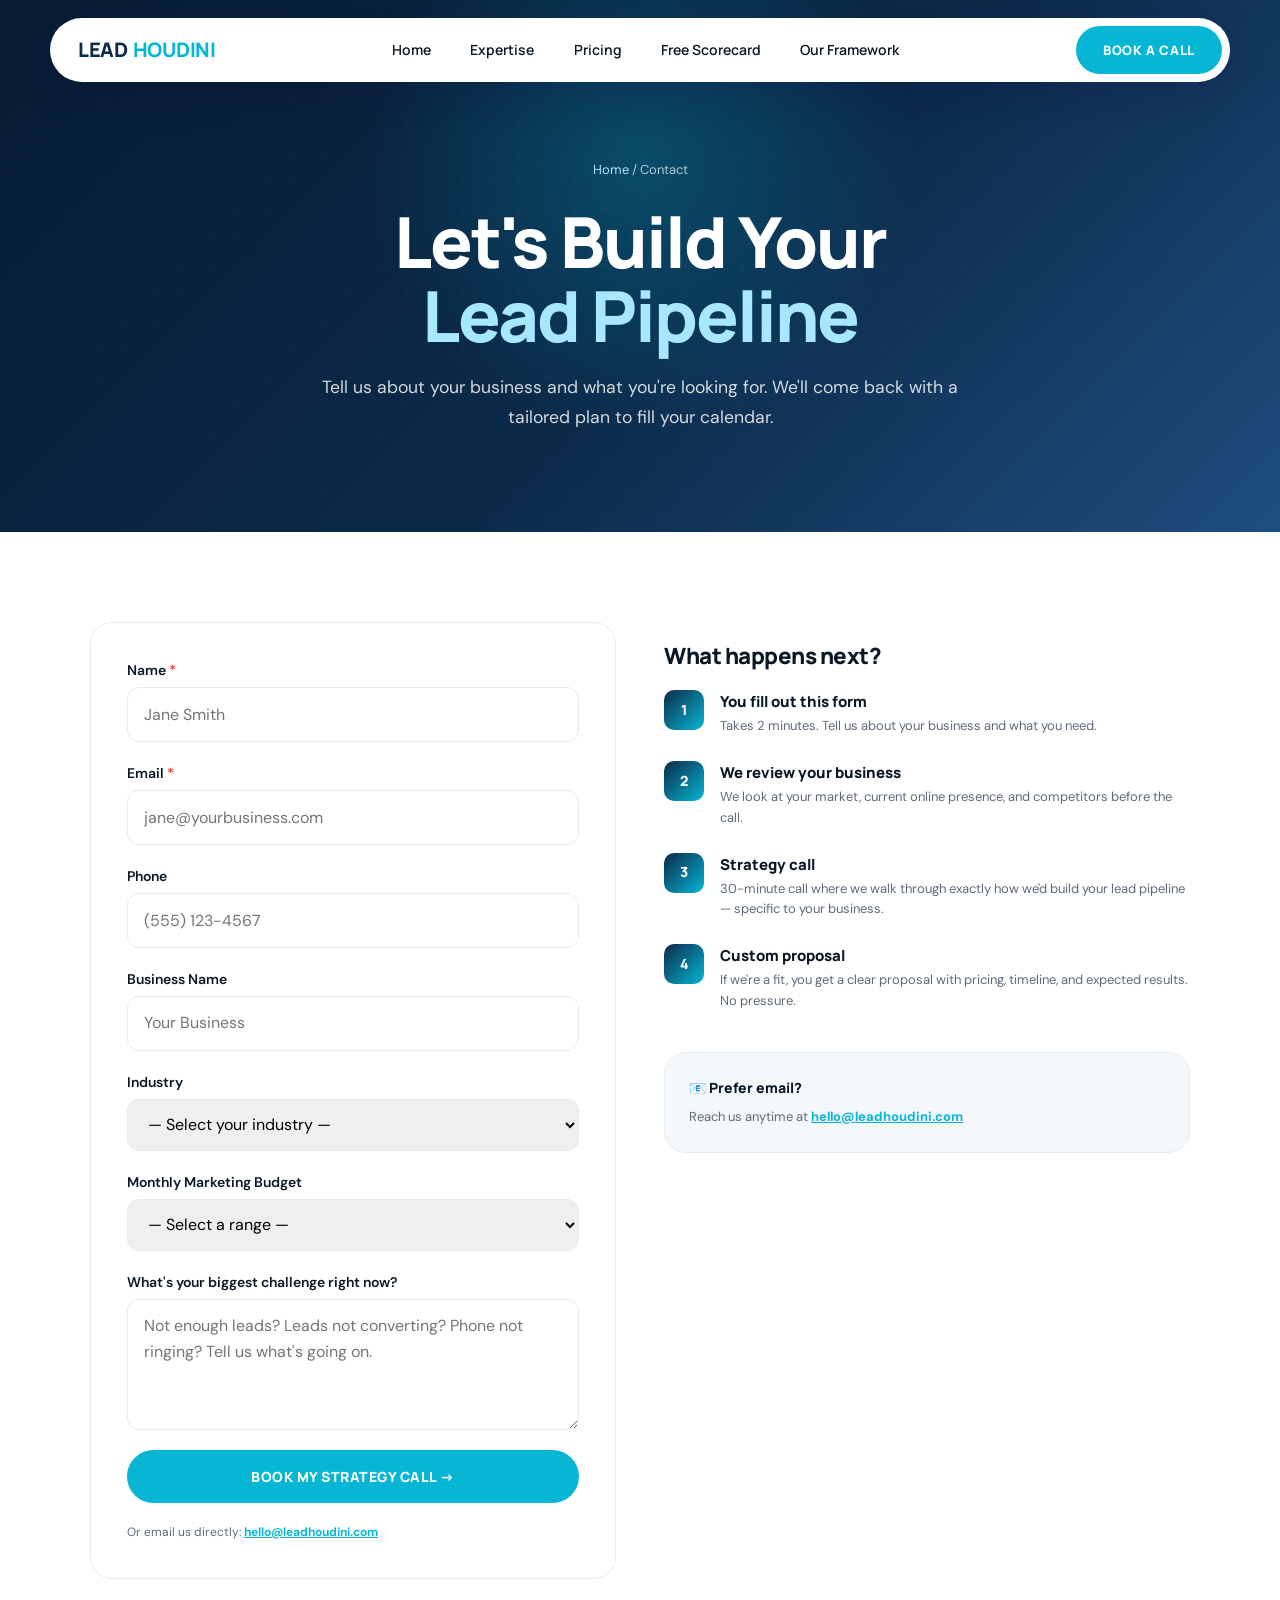
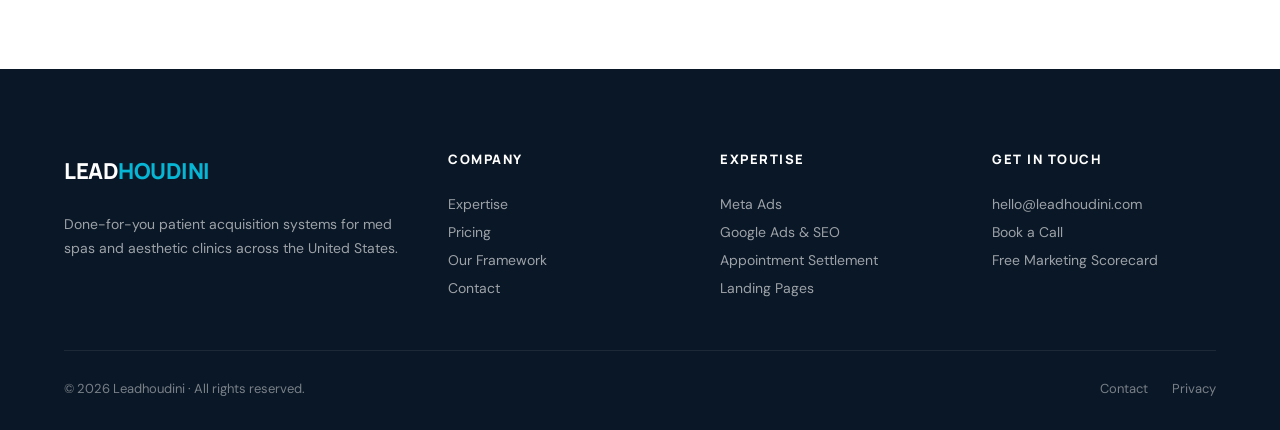
==== contact.html @ 7f7ff977 "Add files via upload" ====
<!doctype html>
<html lang="en">
<head>
<meta charset="utf-8">
<meta name="viewport" content="width=device-width,initial-scale=1">
<title>Book a Strategy Call | Leadhoudini</title>
<meta name="description" content="Tell us about your business. We'll come back with a custom lead generation plan.">
<link rel="preconnect" href="https://fonts.googleapis.com">
<link rel="preconnect" href="https://fonts.gstatic.com" crossorigin>
<link rel="stylesheet" href="https://fonts.googleapis.com/css2?family=Manrope:wght@400;500;600;700;800&family=DM+Sans:wght@300;400;500;600;700&display=swap">
<link rel="stylesheet" href="styles.css">
</head>
<body>

<nav class="main-nav">
  <div class="nav-inner">
    <a href="index.html" class="nav-logo">LEAD<span class="logo-accent">HOUDINI</span></a>
    <ul class="nav-links">
      <li><a href="index.html">Home</a></li>
      <li><a href="expertise.html">Expertise</a></li>
      <li><a href="pricing.html">Pricing</a></li>
      <li><a href="scorecard.html">Free Scorecard</a></li>
      <li><a href="framework.html">Our Framework</a></li>
    </ul>
    <a href="contact.html" class="nav-cta">Book a Call</a>
    <button class="nav-hamburger" aria-label="Menu"><span></span><span></span><span></span></button>
  </div>
</nav>
<div class="mobile-menu"><a href="index.html">Home</a><a href="expertise.html">Expertise</a><a href="pricing.html">Pricing</a><a href="scorecard.html">Free Scorecard</a><a href="framework.html">Our Framework</a><a href="contact.html" class="mob-cta">Book a Call</a></div>

<div class="page-body">

<div class="page-hero"><div class="page-hero-glow"></div><div class="page-hero-inner">
  <div class="page-breadcrumb"><a href="index.html">Home</a> / Contact</div>
  <h1 class="page-title fade-up">Let's Build Your<br><span class="accent">Lead Pipeline</span></h1>
  <p class="page-desc fade-up">Tell us about your business and what you're looking for. We'll come back with a tailored plan to fill your calendar.</p>
</div></div>

<section class="section">
  <div class="section-inner" style="display:grid;grid-template-columns:1fr 1fr;gap:3rem;max-width:1100px;align-items:start">

    <!-- Form -->
    <div>
      <form class="contact-form fade-up" novalidate>
        <div class="field-wrap">
          <label for="f-name">Name <span style="color:#e53e3e">*</span></label>
          <input id="f-name" name="name" type="text" placeholder="Jane Smith" required>
        </div>
        <div class="field-wrap">
          <label for="f-email">Email <span style="color:#e53e3e">*</span></label>
          <input id="f-email" name="email" type="email" placeholder="jane@yourbusiness.com" required>
        </div>
        <div class="field-wrap">
          <label for="f-phone">Phone</label>
          <input id="f-phone" name="phone" type="tel" placeholder="(555) 123-4567">
        </div>
        <div class="field-wrap">
          <label for="f-business">Business Name</label>
          <input id="f-business" name="business" type="text" placeholder="Your Business">
        </div>
        <div class="field-wrap">
          <label for="f-industry">Industry</label>
          <select id="f-industry" name="industry">
            <option value="">— Select your industry —</option>
            <option>Med Spa / Aesthetic Clinic</option>
            <option>Dermatology Clinic</option>
            <option>Dentist</option>
            <option>Chiropractor</option>
            <option>Primary Healthcare</option>
            <option>Other</option>
          </select>
        </div>
        <div class="field-wrap">
          <label for="f-budget">Monthly Marketing Budget</label>
          <select id="f-budget" name="budget">
            <option value="">— Select a range —</option>
            <option>Under $2,000</option>
            <option>$2,000 – $5,000</option>
            <option>$5,000 – $10,000</option>
            <option>$10,000+</option>
          </select>
        </div>
        <div class="field-wrap">
          <label for="f-msg">What's your biggest challenge right now?</label>
          <textarea id="f-msg" name="msg" rows="4" placeholder="Not enough leads? Leads not converting? Phone not ringing? Tell us what's going on."></textarea>
        </div>
        <button type="submit" class="btn-main" style="justify-self:start;width:100%;justify-content:center">Book My Strategy Call →</button>
        <div style="font-size:12px;color:var(--muted)">Or email us directly: <a href="mailto:hello@leadhoudini.com" style="color:var(--orange);font-weight:700">hello@leadhoudini.com</a></div>
      </form>
    </div>

    <!-- Info sidebar -->
    <div class="fade-up" style="padding-top:1rem">
      <h3 style="font-family:var(--font-head);font-size:1.4rem;font-weight:800;margin-bottom:1rem;letter-spacing:-.5px">What happens next?</h3>

      <div style="display:flex;flex-direction:column;gap:1.5rem">
        <div style="display:flex;gap:1rem;align-items:flex-start">
          <div style="width:40px;height:40px;border-radius:10px;background:linear-gradient(135deg,var(--purple),var(--orange));display:flex;align-items:center;justify-content:center;color:#fff;font-family:var(--font-head);font-weight:800;font-size:14px;flex-shrink:0">1</div>
          <div>
            <div style="font-family:var(--font-head);font-weight:800;font-size:15px;margin-bottom:2px">You fill out this form</div>
            <div style="font-size:13px;color:var(--muted);line-height:1.6">Takes 2 minutes. Tell us about your business and what you need.</div>
          </div>
        </div>
        <div style="display:flex;gap:1rem;align-items:flex-start">
          <div style="width:40px;height:40px;border-radius:10px;background:linear-gradient(135deg,var(--purple),var(--orange));display:flex;align-items:center;justify-content:center;color:#fff;font-family:var(--font-head);font-weight:800;font-size:14px;flex-shrink:0">2</div>
          <div>
            <div style="font-family:var(--font-head);font-weight:800;font-size:15px;margin-bottom:2px">We review your business</div>
            <div style="font-size:13px;color:var(--muted);line-height:1.6">We look at your market, current online presence, and competitors before the call.</div>
          </div>
        </div>
        <div style="display:flex;gap:1rem;align-items:flex-start">
          <div style="width:40px;height:40px;border-radius:10px;background:linear-gradient(135deg,var(--purple),var(--orange));display:flex;align-items:center;justify-content:center;color:#fff;font-family:var(--font-head);font-weight:800;font-size:14px;flex-shrink:0">3</div>
          <div>
            <div style="font-family:var(--font-head);font-weight:800;font-size:15px;margin-bottom:2px">Strategy call</div>
            <div style="font-size:13px;color:var(--muted);line-height:1.6">30-minute call where we walk through exactly how we'd build your lead pipeline — specific to your business.</div>
          </div>
        </div>
        <div style="display:flex;gap:1rem;align-items:flex-start">
          <div style="width:40px;height:40px;border-radius:10px;background:linear-gradient(135deg,var(--purple),var(--orange));display:flex;align-items:center;justify-content:center;color:#fff;font-family:var(--font-head);font-weight:800;font-size:14px;flex-shrink:0">4</div>
          <div>
            <div style="font-family:var(--font-head);font-weight:800;font-size:15px;margin-bottom:2px">Custom proposal</div>
            <div style="font-size:13px;color:var(--muted);line-height:1.6">If we're a fit, you get a clear proposal with pricing, timeline, and expected results. No pressure.</div>
          </div>
        </div>
      </div>

      <div style="margin-top:2.5rem;padding:1.5rem;background:var(--bg-soft);border-radius:var(--radius-lg);border:1px solid var(--line)">
        <div style="font-family:var(--font-head);font-weight:800;font-size:14px;margin-bottom:.5rem">📧 Prefer email?</div>
        <div style="font-size:13px;color:var(--muted);line-height:1.6">Reach us anytime at <a href="mailto:hello@leadhoudini.com" style="color:var(--orange);font-weight:700">hello@leadhoudini.com</a></div>
      </div>
    </div>

  </div>
</section>

</div>

<footer class="site-footer">
  <div class="footer-inner">
    <div class="footer-col footer-brand">
      <a href="index.html" class="nav-logo">LEAD<span class="logo-accent">HOUDINI</span></a>
      <p>Done-for-you patient acquisition systems for med spas and aesthetic clinics across the United States.</p>
    </div>
    <div class="footer-col"><h4>Company</h4><a href="expertise.html">Expertise</a><a href="pricing.html">Pricing</a><a href="framework.html">Our Framework</a><a href="contact.html">Contact</a></div>
    <div class="footer-col"><h4>Expertise</h4><a href="expertise.html">Meta Ads</a><a href="expertise.html">Google Ads & SEO</a><a href="expertise.html">Appointment Settlement</a><a href="expertise.html">Landing Pages</a></div>
    <div class="footer-col"><h4>Get in Touch</h4><a href="mailto:hello@leadhoudini.com">hello@leadhoudini.com</a><a href="contact.html">Book a Call</a><a href="scorecard.html">Free Marketing Scorecard</a></div>
  </div>
  <div class="footer-bottom">
    <div class="footer-copy">© 2026 Leadhoudini · All rights reserved.</div>
    <div class="footer-bottom-links"><a href="contact.html">Contact</a><a href="#">Privacy</a></div>
  </div>
</footer>
<script src="script.js"></script>
</body>
</html>
---- styles.css ----
*,*::before,*::after{box-sizing:border-box;margin:0;padding:0}
:root{
  --purple:#0B2A4A;
  --purple-deep:#061B33;
  --purple-light:#1E4D80;
  --orange:#06B6D4;
  --orange-deep:#0891B2;
  --pink:#38BDF8;
  --green:#0F5132;
  --green-light:#14B87A;
  --accent-soft:#A8E8FF;
  --ink:#0A1726;
  --ink2:#1F2A3D;
  --muted:#5F6B7B;
  --line:#E4ECF2;
  --bg:#FFFFFF;
  --bg-soft:#F4F8FB;
  --bg2:#F4F8FB;
  --bg3:#EDF2F7;
  --font-head:'Manrope','Syne',sans-serif;
  --font-body:'DM Sans',sans-serif;
  --radius:14px;
  --radius-lg:22px;
  --radius-pill:999px;
}
html{scroll-behavior:smooth}
body{font-family:var(--font-body);background:var(--bg);color:var(--ink);font-size:16px;line-height:1.6;overflow-x:hidden}
::-webkit-scrollbar{width:6px}::-webkit-scrollbar-track{background:#f4f4f6}::-webkit-scrollbar-thumb{background:linear-gradient(180deg,var(--orange),var(--purple));border-radius:3px}

/* ===== NAV ===== */
nav.main-nav{position:fixed;top:18px;left:50%;transform:translateX(-50%);z-index:200;background:#fff;border-radius:var(--radius-pill);padding:8px 8px 8px 28px;display:flex;align-items:center;gap:1.5rem;box-shadow:0 10px 40px rgba(20,10,60,.18);width:calc(100% - 40px);max-width:1180px;transition:box-shadow .3s,top .3s}
nav.main-nav.scrolled{box-shadow:0 8px 28px rgba(20,10,60,.22)}
.nav-inner{display:flex;justify-content:space-between;align-items:center;width:100%;gap:1rem}
.nav-logo{font-family:var(--font-head);font-size:20px;font-weight:800;color:var(--purple);text-decoration:none;letter-spacing:-.5px;display:flex;align-items:center;gap:.35rem;line-height:1;white-space:nowrap}
.nav-logo .logo-accent{color:var(--orange)}
.nav-links{display:flex;gap:.25rem;list-style:none;align-items:center}
.nav-links a{color:var(--ink);text-decoration:none;font-size:14px;font-weight:600;padding:.65rem 1.1rem;border-radius:var(--radius-pill);transition:all .2s;font-family:var(--font-head)}
.nav-links a:hover{background:#E0F2FE;color:var(--purple)}
.nav-links a.active{background:var(--purple);color:#fff}
.nav-cta{background:var(--orange);color:#fff;padding:.85rem 1.7rem;border-radius:var(--radius-pill);font-size:13px;font-weight:800;text-decoration:none;font-family:var(--font-head);letter-spacing:.6px;text-transform:uppercase;transition:all .25s;white-space:nowrap}
.nav-cta:hover{background:var(--orange-deep);transform:translateY(-1px);box-shadow:0 8px 24px rgba(6,182,212,.35)}
.nav-hamburger{display:none;flex-direction:column;gap:5px;cursor:pointer;padding:8px;background:var(--purple);border-radius:50%;border:none;width:42px;height:42px;align-items:center;justify-content:center}
.nav-hamburger span{display:block;width:18px;height:2px;background:#fff;border-radius:2px}
.mobile-menu{display:none;position:fixed;top:80px;left:20px;right:20px;background:#fff;border-radius:var(--radius-lg);padding:1.25rem;z-index:199;flex-direction:column;gap:.25rem;box-shadow:0 20px 60px rgba(20,10,60,.25)}
.mobile-menu.open{display:flex}
.mobile-menu a{color:var(--ink);text-decoration:none;font-size:15px;font-weight:700;padding:.85rem 1rem;border-radius:var(--radius-pill);font-family:var(--font-head)}
.mobile-menu a:hover{background:#E0F2FE;color:var(--purple)}
.mobile-menu .mob-cta{background:var(--orange);color:#fff;text-align:center;margin-top:.5rem}

.page-body{padding-top:0}

/* ===== SHARED ===== */
.section{padding:90px 5%;position:relative}
.section-inner{max-width:1240px;margin:0 auto;position:relative}
.section-tag{font-family:var(--font-head);font-size:12px;font-weight:800;letter-spacing:2px;text-transform:uppercase;color:var(--orange);margin-bottom:1rem;display:inline-flex;align-items:center;gap:.6rem}
.section-tag::before{content:'';width:24px;height:2px;background:var(--orange);display:inline-block}
h2.section-title{font-family:var(--font-head);font-size:clamp(2.2rem,4.5vw,3.6rem);font-weight:800;letter-spacing:-1.5px;line-height:1.05;margin-bottom:1rem;color:var(--ink)}
h2.section-title .accent{color:var(--purple);background:linear-gradient(135deg,var(--purple) 0%,var(--pink) 60%,var(--orange) 100%);-webkit-background-clip:text;background-clip:text;-webkit-text-fill-color:transparent}
.section-sub{font-size:1.05rem;color:var(--muted);max-width:600px;margin-bottom:3rem;line-height:1.7;font-weight:400}

/* Buttons */
.btn-main,.cta-btn{background:var(--orange);color:#fff;padding:1.05rem 2.2rem;border-radius:var(--radius-pill);font-weight:800;font-size:14px;text-decoration:none;font-family:var(--font-head);letter-spacing:.5px;text-transform:uppercase;transition:all .25s;display:inline-flex;align-items:center;gap:.6rem;border:none;cursor:pointer;position:relative;overflow:hidden;isolation:isolate}
.btn-main:hover,.cta-btn:hover{background:var(--orange-deep);transform:translateY(-2px);box-shadow:0 12px 30px rgba(6,182,212,.35)}
.btn-main::before,.cta-btn::before,.nav-cta::before{content:'';position:absolute;top:0;left:-120%;width:60%;height:100%;background:linear-gradient(120deg,transparent 0,rgba(255,255,255,.5) 50%,transparent 100%);transform:skewX(-20deg);transition:left .8s ease;z-index:-1}
.btn-main:hover::before,.cta-btn:hover::before,.nav-cta:hover::before{left:140%}
.nav-cta{position:relative;overflow:hidden;isolation:isolate}
.btn-ghost{border:1.5px solid rgba(255,255,255,.5);color:#fff;padding:1rem 2.2rem;border-radius:var(--radius-pill);font-weight:700;font-size:14px;text-decoration:none;transition:all .25s;display:inline-flex;align-items:center;gap:.6rem;background:transparent;font-family:var(--font-head);letter-spacing:.5px;text-transform:uppercase;cursor:pointer}
.btn-ghost:hover{border-color:#fff;background:rgba(255,255,255,.1);transform:translateY(-2px)}

/* ===== HERO ===== */
.hero{background:linear-gradient(135deg,var(--purple-deep) 0%,var(--purple) 45%,var(--purple-light) 100%);background-size:200% 200%;animation:meshShift 18s ease-in-out infinite;position:relative;overflow:hidden;padding:140px 5% 80px;min-height:100vh;display:flex;align-items:center;color:#fff}
@keyframes meshShift{0%,100%{background-position:0% 50%}50%{background-position:100% 50%}}
.hero::before{content:'';position:absolute;inset:0;background-image:radial-gradient(rgba(255,255,255,.07) 1px,transparent 1px);background-size:28px 28px;mask-image:radial-gradient(ellipse 70% 70% at 30% 30%,black,transparent 80%);pointer-events:none}
.hero::after{content:'';position:absolute;inset:-20%;background:radial-gradient(circle at 20% 30%,rgba(6,182,212,.35) 0,transparent 35%),radial-gradient(circle at 80% 70%,rgba(56,189,248,.30) 0,transparent 38%),radial-gradient(circle at 60% 20%,rgba(20,184,122,.18) 0,transparent 30%);filter:blur(40px);animation:orbDrift 22s ease-in-out infinite;pointer-events:none;z-index:1}
@keyframes orbDrift{0%,100%{transform:translate(0,0) scale(1)}33%{transform:translate(4%,-3%) scale(1.08)}66%{transform:translate(-3%,4%) scale(.95)}}
.hero-inner{max-width:1240px;margin:0 auto;position:relative;z-index:2;width:100%;display:grid;grid-template-columns:1.1fr 1fr;gap:3rem;align-items:center;perspective:1400px}
.hero-eyebrow{display:inline-flex;align-items:center;gap:.7rem;font-size:14px;color:rgba(255,255,255,.85);margin-bottom:1.5rem;font-weight:500}
.hero-eyebrow::after{content:'';width:60px;height:1px;background:rgba(255,255,255,.4);display:inline-block}
h1.hero-title{font-family:var(--font-head);font-size:clamp(2.8rem,6vw,5.4rem);font-weight:800;line-height:1.02;letter-spacing:-2.5px;margin-bottom:2.25rem;color:#fff}
.hero-title .accent{color:#A8E8FF}
.hero-sub{font-size:1.1rem;color:rgba(255,255,255,.82);max-width:520px;margin-bottom:2.5rem;line-height:1.7;font-weight:400}
.hero-actions{display:flex;gap:1rem;flex-wrap:wrap;align-items:center}
.hero-visual{position:relative;display:flex;align-items:center;justify-content:center;min-height:480px}
.hero-visual::before,.hero-visual::after{content:'';position:absolute;border-radius:50%;filter:blur(2px);z-index:0;pointer-events:none}
.hero-visual::before{width:90px;height:90px;top:8%;left:6%;background:radial-gradient(circle at 30% 30%,#7DD3FC,#0284C7);box-shadow:0 20px 50px rgba(2,132,199,.45);animation:floatA 7s ease-in-out infinite}
.hero-visual::after{width:60px;height:60px;bottom:10%;right:8%;background:radial-gradient(circle at 30% 30%,#A7F3D0,#0F5132);box-shadow:0 20px 50px rgba(15,81,50,.45);animation:floatB 9s ease-in-out infinite}
@keyframes floatA{0%,100%{transform:translateY(0) translateX(0) rotate(0)}50%{transform:translateY(-22px) translateX(12px) rotate(20deg)}}
@keyframes floatB{0%,100%{transform:translateY(0) translateX(0) rotate(0)}50%{transform:translateY(18px) translateX(-14px) rotate(-15deg)}}
.hero-blob{width:100%;max-width:380px;height:auto;filter:drop-shadow(0 30px 80px rgba(40,5,80,.55));transform-style:preserve-3d;animation:blob3d 9s ease-in-out infinite}
@keyframes blob3d{0%,100%{transform:translateY(0) rotateY(-8deg) rotateX(2deg) rotateZ(-2deg)}25%{transform:translateY(-14px) rotateY(6deg) rotateX(-3deg) rotateZ(2deg)}50%{transform:translateY(-20px) rotateY(10deg) rotateX(4deg) rotateZ(3deg)}75%{transform:translateY(-8px) rotateY(-4deg) rotateX(2deg) rotateZ(-1deg)}}
.hero-visual .glow-ring{position:absolute;inset:0;margin:auto;width:70%;aspect-ratio:1;border-radius:50%;background:conic-gradient(from 0deg,#06B6D4,#38BDF8,#1E4D80,#14B87A,#06B6D4);filter:blur(60px);opacity:.55;animation:spin 14s linear infinite;z-index:0}
@keyframes spin{to{transform:rotate(360deg)}}
.hero-wave{position:absolute;left:0;right:0;bottom:-2px;width:100%;height:120px;z-index:3;pointer-events:none}
.hero-wave path.fill{fill:#fff}

/* ===== MARQUEE ===== */
.marquee{background:transparent;padding:1.5rem 0;overflow:hidden;border-top:1px solid var(--line);border-bottom:1px solid var(--line);position:relative;mask-image:linear-gradient(90deg,transparent,#000 8%,#000 92%,transparent)}
.marquee-inner{display:flex;gap:3rem;animation:ticker 30s linear infinite;white-space:nowrap}
@keyframes ticker{0%{transform:translateX(0)}100%{transform:translateX(-50%)}}
.marquee-item{font-family:var(--font-head);font-size:clamp(2rem,4vw,3.5rem);font-weight:800;color:var(--ink);letter-spacing:-1.5px;display:flex;align-items:center;gap:1.5rem;flex-shrink:0}
.marquee-item .sep{color:var(--orange);font-size:1.5rem;animation:spin 8s linear infinite;display:inline-block}
.marquee-item .outline{-webkit-text-stroke:1.5px var(--ink);-webkit-text-fill-color:transparent;color:transparent}

/* ===== SERVICES/EXPERTISE CARDS ===== */
.services-preview{padding:90px 5%;background:#fff}
.svc-grid-home,.services-grid{display:grid;grid-template-columns:repeat(3,1fr);gap:1.5rem;margin-top:1rem}
.svc-card{background:#fff;border:1px solid var(--line);border-radius:var(--radius-lg);padding:2.25rem;transition:all .35s;position:relative;overflow:hidden;cursor:pointer;transform-style:preserve-3d}
.svc-card:hover{transform:translateY(-8px) rotateX(4deg) rotateY(-4deg) scale(1.02);box-shadow:0 30px 60px -20px rgba(6,40,80,.35),0 0 0 1px rgba(6,182,212,.15)}
.svc-card::after{content:'';position:absolute;inset:auto -40% -60% auto;width:240px;height:240px;background:radial-gradient(circle,rgba(6,182,212,.18) 0%,transparent 60%);opacity:0;transition:opacity .4s;pointer-events:none}
.svc-card:hover::after{opacity:1}
.svc-card::before{content:'';position:absolute;inset:0;border-radius:inherit;padding:1.5px;background:linear-gradient(135deg,#06B6D4,#38BDF8,#14B87A);-webkit-mask:linear-gradient(#000 0 0) content-box,linear-gradient(#000 0 0);-webkit-mask-composite:xor;mask-composite:exclude;opacity:0;transition:opacity .35s;pointer-events:none}
.svc-card:hover::before{opacity:1}
.svc-icon{width:64px;height:64px;border-radius:18px;background:linear-gradient(135deg,var(--purple),var(--orange));display:flex;align-items:center;justify-content:center;margin-bottom:1.5rem;color:#fff;box-shadow:0 12px 28px rgba(6,40,80,.28);position:relative;overflow:hidden;transition:transform .5s cubic-bezier(.2,.8,.2,1)}
.svc-icon::after{content:'';position:absolute;inset:0;background:radial-gradient(circle at 30% 25%,rgba(255,255,255,.55),transparent 55%);opacity:.7}
.svc-icon svg{color:#fff;width:28px;height:28px}
.svc-card:hover .svc-icon{transform:rotateY(180deg) scale(1.1)}
.svc-title{font-family:var(--font-head);font-size:1.4rem;font-weight:800;margin-bottom:.4rem;color:var(--ink);letter-spacing:-.5px;line-height:1.2}
.svc-outcome{font-size:11px;font-weight:800;letter-spacing:1.2px;text-transform:uppercase;color:var(--orange);margin-bottom:.85rem}
.svc-desc{font-size:14.5px;color:var(--muted);line-height:1.7}
.svc-visit{display:inline-flex;align-items:center;gap:.4rem;margin-top:1.25rem;font-family:var(--font-head);font-size:13px;font-weight:800;color:var(--purple);text-transform:uppercase;letter-spacing:.5px;text-decoration:none}
.svc-features{margin-top:1.25rem;padding-top:1.25rem;border-top:1px solid var(--line);display:flex;flex-direction:column;gap:.5rem}
.svc-feature{font-size:13px;color:var(--ink2);display:flex;align-items:center;gap:.55rem}
.svc-feature::before{content:'✓';color:var(--orange);font-weight:800;font-size:13px;flex-shrink:0}
.section-cta-link{margin-top:3rem;text-align:center}

/* ===== STATS STRIP ===== */
.stats-strip{background:#fff;padding:70px 5%;border-bottom:1px solid var(--line)}
.stats-grid{max-width:1240px;margin:0 auto;display:grid;grid-template-columns:repeat(4,1fr);gap:2rem;text-align:center}
.stat-item .stat-num{font-family:var(--font-head);font-size:clamp(2.5rem,5vw,4.2rem);font-weight:800;background:linear-gradient(110deg,var(--purple) 0%,var(--orange) 35%,var(--pink) 60%,var(--green-light) 85%,var(--purple) 100%);background-size:300% 100%;-webkit-background-clip:text;background-clip:text;-webkit-text-fill-color:transparent;letter-spacing:-2px;line-height:1;display:flex;align-items:flex-start;justify-content:center;gap:.15em;animation:shimmer 6s linear infinite}
@keyframes shimmer{to{background-position:300% 0}}
.stat-item .stat-num .plus{color:var(--orange);-webkit-text-fill-color:var(--orange);font-size:.6em;margin-top:.15em}
.stat-item .stat-label{font-size:14px;color:var(--muted);margin-top:.5rem;font-weight:500}
.stat-item{transition:transform .4s}
.stat-item:hover{transform:translateY(-6px) scale(1.04)}

/* ===== FRAMEWORK / STEPS ===== */
.framework-section{padding:100px 5%;background:#fff}
.fw-grid{display:grid;grid-template-columns:repeat(3,1fr);gap:1.5rem;margin-top:3rem}
.fw-card{background:var(--bg-soft);border:1px solid transparent;border-radius:var(--radius-lg);padding:2rem 1.5rem;text-align:left;transition:all .35s;position:relative;overflow:hidden;transform-style:preserve-3d}
.fw-card:hover{background:#fff;border-color:var(--line);transform:translateY(-6px) rotateX(3deg) scale(1.015);box-shadow:0 26px 50px -18px rgba(6,40,80,.30)}
.fw-num{font-family:var(--font-head);font-size:3.5rem;font-weight:800;background:linear-gradient(135deg,var(--purple),var(--orange));-webkit-background-clip:text;background-clip:text;-webkit-text-fill-color:transparent;line-height:1;margin-bottom:.75rem;letter-spacing:-2px;opacity:.85;background-size:200% 100%;animation:shimmer 7s linear infinite}
.fw-title{font-family:var(--font-head);font-size:1.15rem;font-weight:800;color:var(--ink);margin-bottom:.6rem;letter-spacing:-.3px}
.fw-desc{font-size:13.5px;color:var(--muted);line-height:1.7}
.fw-items{margin-top:1rem;display:flex;flex-direction:column;gap:.4rem}
.fw-item{font-size:13px;color:var(--ink2);display:flex;align-items:center;gap:.5rem}
.fw-item::before{content:'✓';color:var(--orange);font-weight:800;font-size:12px;flex-shrink:0}

/* ===== WHY US ===== */
.why-section{padding:100px 5%;background:#fff}
.why-grid{display:grid;grid-template-columns:repeat(4,1fr);gap:1rem;margin-top:3rem}
.why-card{background:var(--bg-soft);border-radius:var(--radius-lg);padding:1.75rem 1.4rem;text-align:left;transition:all .35s;border:1px solid transparent;transform-style:preserve-3d}
.why-card:hover{background:#fff;border-color:var(--line);transform:translateY(-4px);box-shadow:0 18px 40px rgba(20,10,60,.08)}
.why-num{font-family:var(--font-head);font-size:2rem;font-weight:800;color:var(--purple);opacity:.25;margin-bottom:.5rem}
.why-title{font-family:var(--font-head);font-size:1.05rem;font-weight:800;margin-bottom:.6rem;color:var(--ink);letter-spacing:-.3px}
.why-desc{font-size:13.5px;color:var(--muted);line-height:1.7}

/* ===== PAGE HERO ===== */
.page-hero{background:linear-gradient(135deg,var(--purple-deep) 0%,var(--purple) 55%,var(--purple-light) 100%);color:#fff;padding:160px 5% 100px;position:relative;overflow:hidden}
.page-hero::before{content:'';position:absolute;inset:0;background-image:radial-gradient(rgba(255,255,255,.07) 1px,transparent 1px);background-size:28px 28px;mask-image:radial-gradient(ellipse 80% 80% at 50% 50%,black,transparent 90%);pointer-events:none}
.page-hero-inner{max-width:1240px;margin:0 auto;position:relative;z-index:1;text-align:center}
.page-hero-glow{position:absolute;width:600px;height:600px;border-radius:50%;background:radial-gradient(circle,rgba(6,182,212,.25),transparent 65%);top:30%;left:50%;transform:translate(-50%,-50%);pointer-events:none}
.page-breadcrumb{font-size:13px;color:rgba(255,255,255,.7);margin-bottom:1.5rem}
.page-breadcrumb a{color:#A8E8FF;text-decoration:none}
.page-breadcrumb a:hover{text-decoration:underline}
h1.page-title{font-family:var(--font-head);font-size:clamp(2.4rem,5.5vw,4.6rem);font-weight:800;letter-spacing:-2px;line-height:1.05;margin-bottom:1.25rem;color:#fff}
h1.page-title .accent{color:#A8E8FF}
.page-desc{font-size:1.1rem;color:rgba(255,255,255,.82);max-width:680px;line-height:1.7;font-weight:400;margin:0 auto}

/* ===== CTA SECTION ===== */
.cta-section{background:linear-gradient(135deg,var(--purple-deep),var(--purple) 50%,var(--purple-light) 100%);padding:100px 5%;text-align:center;position:relative;overflow:hidden;color:#fff}
.cta-section::after{content:'';position:absolute;width:600px;height:600px;border-radius:50%;background:radial-gradient(circle,rgba(56,189,248,.35),transparent 65%);top:50%;left:50%;transform:translate(-50%,-50%);animation:pulseGlow 5s ease-in-out infinite;pointer-events:none}
@keyframes pulseGlow{0%,100%{transform:translate(-50%,-50%) scale(1);opacity:.5}50%{transform:translate(-50%,-50%) scale(1.25);opacity:.85}}
.cta-inner{max-width:760px;margin:0 auto;position:relative;z-index:2}
.cta-badge{display:inline-block;padding:8px 20px;border:1px solid rgba(255,255,255,.25);border-radius:var(--radius-pill);font-family:var(--font-head);font-size:12px;font-weight:700;text-transform:uppercase;letter-spacing:1.5px;color:rgba(255,255,255,.85);margin-bottom:2rem}
h2.cta-title{font-family:var(--font-head);font-size:clamp(2.2rem,5vw,3.6rem);font-weight:800;color:#fff;letter-spacing:-1.5px;line-height:1.05;margin-bottom:1.25rem}
h2.cta-title .accent{color:#A8E8FF}
.cta-sub{font-size:1.05rem;color:rgba(255,255,255,.82);margin-bottom:2.5rem;line-height:1.7}
.cta-contacts{display:flex;justify-content:center;gap:.75rem;margin-top:1.5rem;flex-wrap:wrap}
.contact-btn{display:inline-flex;align-items:center;gap:.5rem;background:rgba(255,255,255,.1);border:1px solid rgba(255,255,255,.2);color:#fff;text-decoration:none;padding:.65rem 1.3rem;border-radius:var(--radius-pill);font-size:13px;font-weight:600;transition:all .2s;font-family:var(--font-head)}
.contact-btn:hover{background:#fff;color:var(--purple);border-color:#fff}

/* CTA Strip */
.cta-strip{background:linear-gradient(135deg,var(--purple-deep),var(--purple));padding:80px 5%;text-align:center;color:#fff}
.cta-strip-inner{max-width:700px;margin:0 auto}
.cta-strip h2{font-family:var(--font-head);font-size:clamp(2.2rem,5vw,3.6rem);font-weight:800;color:#fff;letter-spacing:-1.5px;line-height:1.05;margin-bottom:1.25rem}
.cta-strip h2 .accent{color:#A8E8FF}
.cta-strip p{font-size:1.05rem;color:rgba(255,255,255,.82);margin-bottom:2.5rem;line-height:1.7}

/* ===== PRICING CARDS ===== */
.pricing-grid{display:grid;grid-template-columns:repeat(3,1fr);gap:1.5rem;max-width:1240px;margin:0 auto}
.price-card{background:#fff;border:1px solid var(--line);border-radius:var(--radius-lg);padding:2.5rem 2rem;transition:all .35s;position:relative;overflow:hidden;transform-style:preserve-3d}
.price-card:hover{transform:translateY(-6px);box-shadow:0 24px 60px rgba(20,10,60,.10);border-color:transparent}
.price-card.featured{border-color:var(--orange);box-shadow:0 0 0 2px var(--orange)}
.price-card.featured::after{content:'Best Value';position:absolute;top:16px;right:-32px;background:var(--orange);color:#fff;font-size:10px;font-weight:800;padding:4px 40px;transform:rotate(45deg);font-family:var(--font-head);letter-spacing:1px;text-transform:uppercase}
.price-card.featured .price-features{display:grid;grid-template-columns:repeat(2,1fr);gap:.5rem 1.5rem}
@media(max-width:660px){.price-card.featured .price-features{grid-template-columns:1fr}}
.price-label{font-family:var(--font-head);font-size:12px;font-weight:800;letter-spacing:1.5px;text-transform:uppercase;color:var(--orange);margin-bottom:.75rem}
.price-name{font-family:var(--font-head);font-size:1.4rem;font-weight:800;color:var(--ink);margin-bottom:.5rem;letter-spacing:-.5px}
.price-amount{font-family:var(--font-head);font-size:2.8rem;font-weight:800;color:var(--ink);margin-bottom:.25rem;letter-spacing:-2px;line-height:1}
.price-amount span{font-size:.9rem;font-weight:600;color:var(--muted);letter-spacing:0}
.price-desc{font-size:14px;color:var(--muted);line-height:1.7;margin-bottom:1.5rem}
.price-features{display:flex;flex-direction:column;gap:.5rem;margin-bottom:2rem}
.price-feature{font-size:13px;color:var(--ink2);display:flex;align-items:center;gap:.55rem}
.price-feature::before{content:'✓';color:var(--orange);font-weight:800;font-size:13px;flex-shrink:0}
.price-cta{display:block;text-align:center;background:var(--purple);color:#fff;padding:1rem;border-radius:var(--radius-pill);font-weight:800;font-size:13px;text-decoration:none;font-family:var(--font-head);letter-spacing:.5px;text-transform:uppercase;transition:all .25s}
.price-cta:hover{background:var(--orange);transform:translateY(-2px);box-shadow:0 8px 20px rgba(6,182,212,.3)}
.price-card.featured .price-cta{background:var(--orange)}
.price-card.featured .price-cta:hover{background:var(--orange-deep)}

/* ===== SCORECARD ===== */
.scorecard-wrap{max-width:760px;margin:0 auto;background:#fff;border:1px solid var(--line);border-radius:var(--radius-lg);padding:2.5rem;position:relative}
.sc-progress{height:6px;background:var(--bg-soft);border-radius:3px;margin-bottom:2rem;overflow:hidden}
.sc-progress-bar{height:100%;background:linear-gradient(90deg,var(--purple),var(--orange));border-radius:3px;transition:width .4s ease;width:0}
.sc-step{display:none}
.sc-step.active{display:block}
.sc-question{font-family:var(--font-head);font-size:1.25rem;font-weight:800;color:var(--ink);margin-bottom:.5rem;letter-spacing:-.3px}
.sc-hint{font-size:13px;color:var(--muted);margin-bottom:1.5rem}
.sc-options{display:flex;flex-direction:column;gap:.6rem}
.sc-option{display:flex;align-items:center;gap:.75rem;padding:1rem 1.25rem;background:var(--bg-soft);border:1.5px solid var(--line);border-radius:var(--radius);cursor:pointer;transition:all .2s;font-size:14px;color:var(--ink)}
.sc-option:hover{border-color:var(--orange);background:#E0F2FE}
.sc-option.selected{border-color:var(--orange);background:#E0F2FE;font-weight:700}
.sc-option .sc-radio{width:20px;height:20px;border-radius:50%;border:2px solid var(--line);flex-shrink:0;display:flex;align-items:center;justify-content:center;transition:all .2s}
.sc-option.selected .sc-radio{border-color:var(--orange);background:var(--orange)}
.sc-option.selected .sc-radio::after{content:'';width:8px;height:8px;border-radius:50%;background:#fff}
.sc-nav{display:flex;justify-content:space-between;align-items:center;margin-top:2rem;gap:1rem}
.sc-nav .btn-main{font-size:13px;padding:.85rem 2rem}
.sc-back{background:transparent;border:1.5px solid var(--line);color:var(--ink);padding:.85rem 2rem;border-radius:var(--radius-pill);font-weight:700;font-size:13px;cursor:pointer;font-family:var(--font-head);transition:all .2s}
.sc-back:hover{border-color:var(--purple);color:var(--purple)}
.sc-counter{font-size:13px;color:var(--muted);font-weight:600}

/* Scorecard lead capture */
.sc-lead-form{display:none}
.sc-lead-form.active{display:block}
.sc-lead-form .field-wrap{margin-bottom:1rem}

/* Scorecard results */
.sc-results{display:none;text-align:center}
.sc-results.active{display:block}
.sc-score-ring{width:160px;height:160px;border-radius:50%;border:8px solid var(--line);display:flex;align-items:center;justify-content:center;margin:0 auto 1.5rem;position:relative}
.sc-score-num{font-family:var(--font-head);font-size:3rem;font-weight:800;background:linear-gradient(135deg,var(--purple),var(--orange));-webkit-background-clip:text;background-clip:text;-webkit-text-fill-color:transparent}
.sc-score-label{font-size:12px;color:var(--muted);font-weight:700;text-transform:uppercase;letter-spacing:1px}
.sc-recs{text-align:left;margin-top:2rem;display:flex;flex-direction:column;gap:.75rem}
.sc-rec{padding:1rem 1.25rem;background:var(--bg-soft);border-radius:var(--radius);border-left:3px solid var(--orange);font-size:14px;color:var(--ink2);line-height:1.6}

/* ===== PARTNERS ===== */
.partners-grid{display:grid;grid-template-columns:repeat(4,1fr);gap:1.5rem}
.partner-card{background:#fff;border:1px solid var(--line);border-radius:var(--radius-lg);padding:2rem;text-align:center;transition:all .3s;transform-style:preserve-3d}
.partner-card:hover{transform:translateY(-4px);box-shadow:0 18px 40px rgba(20,10,60,.10);border-color:transparent}
.partner-logo{width:80px;height:80px;border-radius:18px;background:linear-gradient(135deg,#E0F2FE 0%,#CCFBF1 100%);display:flex;align-items:center;justify-content:center;margin:0 auto 1rem;font-family:var(--font-head);font-size:1.5rem;font-weight:800;color:var(--purple)}
.partner-name{font-family:var(--font-head);font-size:1rem;font-weight:800;color:var(--ink);margin-bottom:.3rem}
.partner-type{font-size:12px;color:var(--muted);font-weight:500}

/* ===== INDUSTRIES SERVED ===== */
.ind-grid{display:grid;grid-template-columns:repeat(2,1fr);gap:1.5rem;max-width:1100px;margin:0 auto}
.ind-card{background:#fff;border:1px solid var(--line);border-radius:var(--radius-lg);padding:2rem;transition:all .3s;transform-style:preserve-3d}
.ind-card:hover{border-color:transparent;box-shadow:0 18px 40px rgba(20,10,60,.10);transform:translateY(-3px)}
.ind-icon{font-size:2.2rem;margin-bottom:.85rem}
.ind-title{font-family:var(--font-head);font-size:1.15rem;font-weight:800;margin-bottom:.5rem;color:var(--ink);letter-spacing:-.3px}
.ind-desc{font-size:14px;color:var(--muted);line-height:1.65}
.ind-subs{display:flex;flex-wrap:wrap;gap:.4rem;margin-top:.75rem}
.ind-sub{font-size:11px;padding:4px 10px;border-radius:var(--radius-pill);border:1px solid var(--line);color:var(--muted);font-weight:700;font-family:var(--font-head);letter-spacing:.3px;text-transform:uppercase;background:#fff}

/* ===== FOOTER ===== */
footer.site-footer{background:var(--ink);color:#fff;padding:80px 5% 30px;position:relative;overflow:hidden}
.footer-inner{max-width:1240px;margin:0 auto;display:grid;grid-template-columns:1.5fr 1fr 1fr 1fr;gap:3rem;padding-bottom:3rem;border-bottom:1px solid rgba(255,255,255,.08)}
.footer-col h4{font-family:var(--font-head);font-size:13px;font-weight:800;color:#fff;text-transform:uppercase;letter-spacing:1.5px;margin-bottom:1.25rem}
.footer-col a,.footer-col p{display:block;color:rgba(255,255,255,.6);text-decoration:none;font-size:14px;line-height:2;transition:color .2s}
.footer-col a:hover{color:var(--orange)}
.footer-brand .nav-logo{color:#fff;font-size:22px;margin-bottom:1.25rem}
.footer-brand .nav-logo .logo-accent{color:var(--orange)}
.footer-brand p{font-size:14px;color:rgba(255,255,255,.6);line-height:1.7;max-width:340px}
.footer-bottom{max-width:1240px;margin:0 auto;padding-top:1.75rem;display:flex;justify-content:space-between;align-items:center;flex-wrap:wrap;gap:1rem}
.footer-copy{font-size:13px;color:rgba(255,255,255,.45)}
.footer-bottom-links{display:flex;gap:1.5rem}
.footer-bottom-links a{font-size:13px;color:rgba(255,255,255,.45);text-decoration:none}
.footer-bottom-links a:hover{color:var(--orange)}

/* ===== FORMS ===== */
.field-wrap{display:flex;flex-direction:column;gap:.35rem}
.field-wrap label{font-weight:600;font-size:14px;color:var(--ink)}
.field-wrap input,.field-wrap select,.field-wrap textarea{width:100%;padding:.85rem 1rem;border:1.5px solid var(--line);border-radius:12px;font:inherit;transition:border-color .2s,box-shadow .2s;outline:none}
.field-wrap input:focus,.field-wrap select:focus,.field-wrap textarea:focus{border-color:var(--orange);box-shadow:0 0 0 3px rgba(6,182,212,.12)}
.field-wrap input.valid,.field-wrap textarea.valid{border-color:#14B87A;box-shadow:0 0 0 3px rgba(20,184,122,.10)}
.field-wrap input.invalid,.field-wrap select.invalid,.field-wrap textarea.invalid{border-color:#e53e3e;box-shadow:0 0 0 3px rgba(229,62,62,.10)}
.field-error{font-size:12px;color:#e53e3e;min-height:16px;display:flex;align-items:center;gap:4px}
.field-error::before{content:'⚠';font-size:11px}
.char-count{font-size:11px;text-align:right;color:var(--muted);transition:color .2s}
.char-count.warn{color:#e6a817}
.char-count.over{color:#e53e3e;font-weight:700}

/* Contact form layout */
.contact-form{display:grid;gap:1.25rem;background:#fff;border:1px solid var(--line);border-radius:var(--radius-lg);padding:2.25rem}

/* ===== FADE-UP ===== */
.fade-up{opacity:0;transform:translateY(40px) scale(.98);filter:blur(6px);transition:opacity .8s cubic-bezier(.2,.8,.2,1),transform .8s cubic-bezier(.2,.8,.2,1),filter .6s ease}
.fade-up.visible{opacity:1;transform:translateY(0) scale(1);filter:blur(0)}

/* Section title accent animated */
h2.section-title .accent,.fw-num{background-size:200% 100%;animation:shimmer 7s linear infinite}

/* Nav link underline */
.nav-links a{position:relative}
.nav-links a:not(.active)::after{content:'';position:absolute;left:18%;right:18%;bottom:6px;height:2px;background:linear-gradient(90deg,var(--orange),var(--pink));transform:scaleX(0);transform-origin:right;transition:transform .35s ease}
.nav-links a:not(.active):hover::after{transform:scaleX(1);transform-origin:left}

/* ===== RESPONSIVE ===== */
@media(max-width:1100px){.pricing-grid{grid-template-columns:repeat(2,1fr)}.why-grid{grid-template-columns:repeat(2,1fr)}.partners-grid{grid-template-columns:repeat(3,1fr)}.fw-grid{grid-template-columns:repeat(2,1fr)}}
@media(max-width:960px){
  .hero-inner{grid-template-columns:1fr;text-align:center}
  .hero-visual{order:-1;min-height:260px}
  .hero-blob{max-width:280px}
  .hero-eyebrow{justify-content:center}
  .hero-sub{margin-left:auto;margin-right:auto}
  .hero-actions{justify-content:center}
  .svc-grid-home,.services-grid{grid-template-columns:repeat(2,1fr)}
  .stats-grid{grid-template-columns:repeat(2,1fr)}
  .ind-grid{grid-template-columns:1fr}
  .footer-inner{grid-template-columns:1fr 1fr;gap:2rem}
}
@media(max-width:660px){
  nav.main-nav{padding:6px 6px 6px 18px;top:12px;width:calc(100% - 24px)}
  .nav-links,.nav-cta{display:none}
  .nav-hamburger{display:flex}
  .svc-grid-home,.services-grid,.fw-grid{grid-template-columns:1fr}
  .pricing-grid{grid-template-columns:1fr}
  .partners-grid{grid-template-columns:repeat(2,1fr)}
  .why-grid{grid-template-columns:1fr}
  .footer-inner{grid-template-columns:1fr}
  .hero{padding-top:120px}
  .marquee-item{font-size:1.6rem}
}
@media(max-width:500px){.partners-grid{grid-template-columns:1fr}.stats-grid{grid-template-columns:1fr 1fr}}

@media(prefers-reduced-motion:reduce){*,*::before,*::after{animation-duration:.001ms!important;animation-iteration-count:1!important;transition-duration:.001ms!important}}
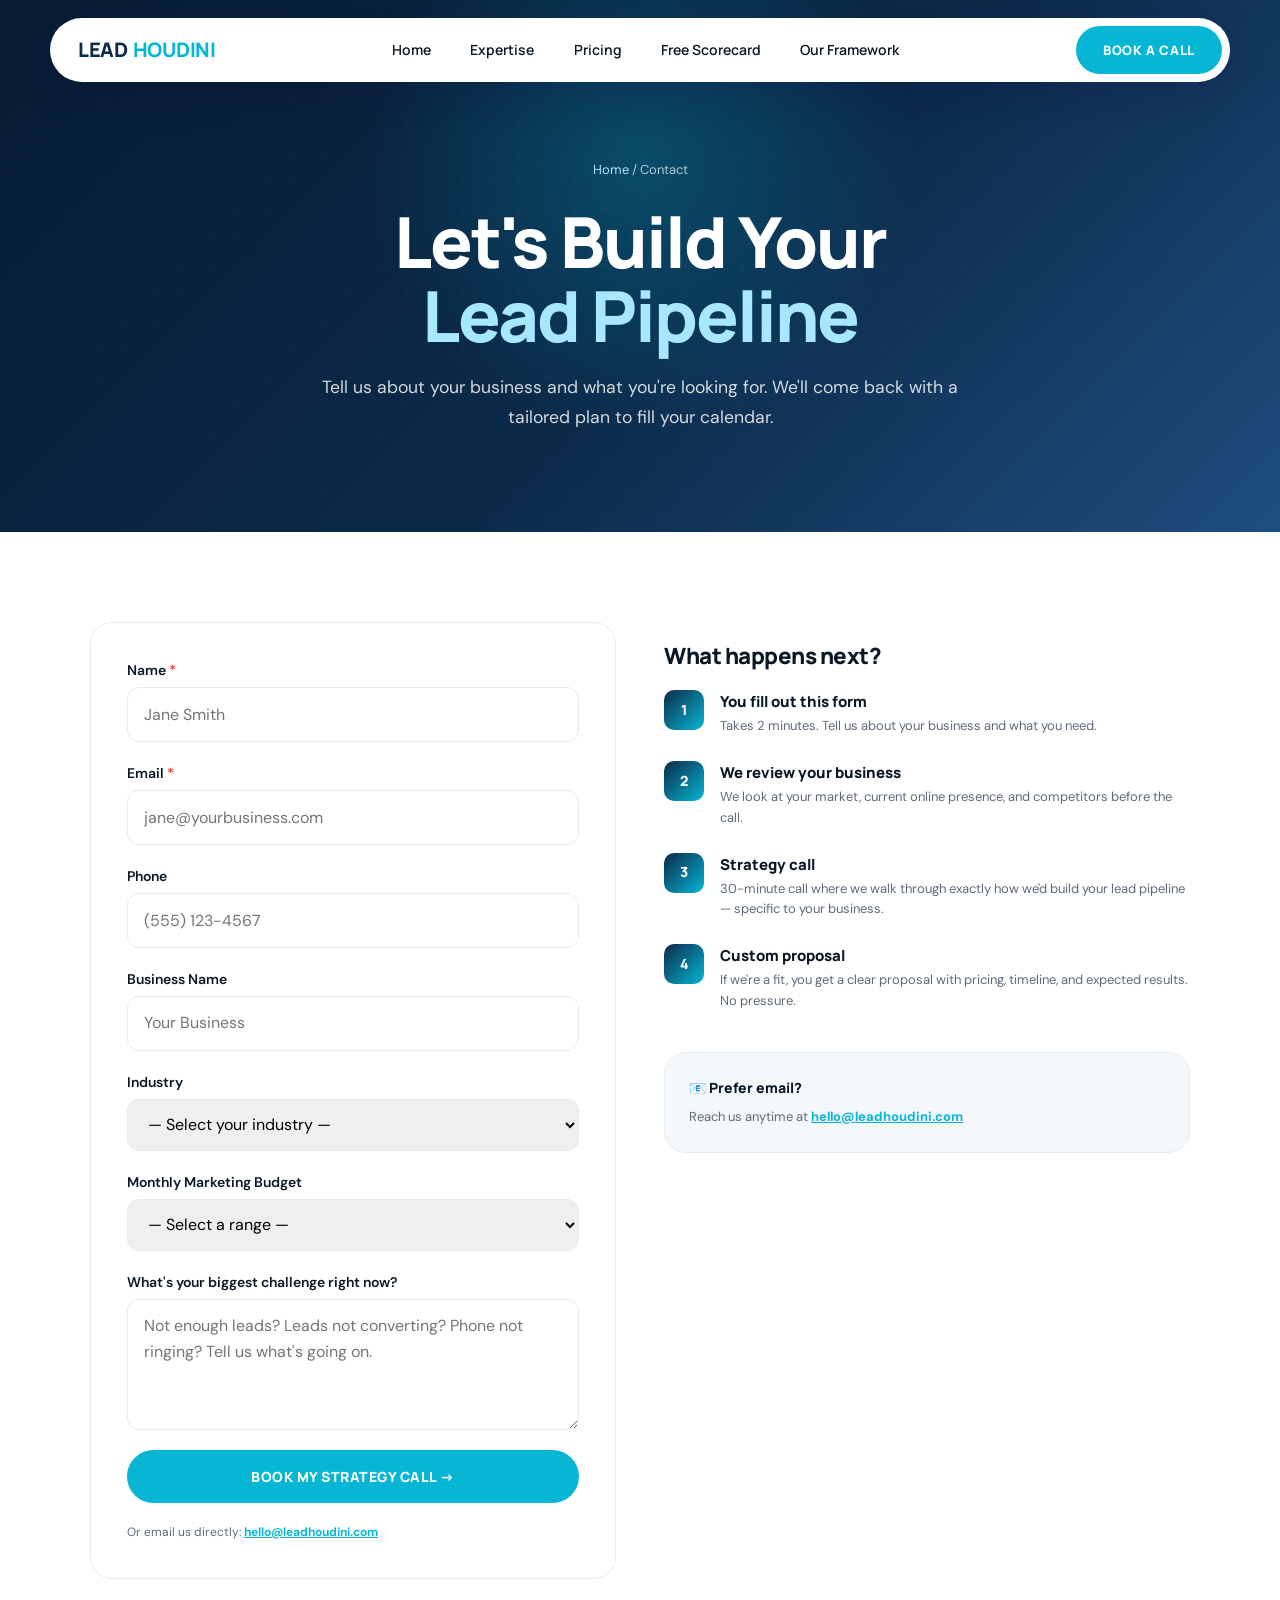
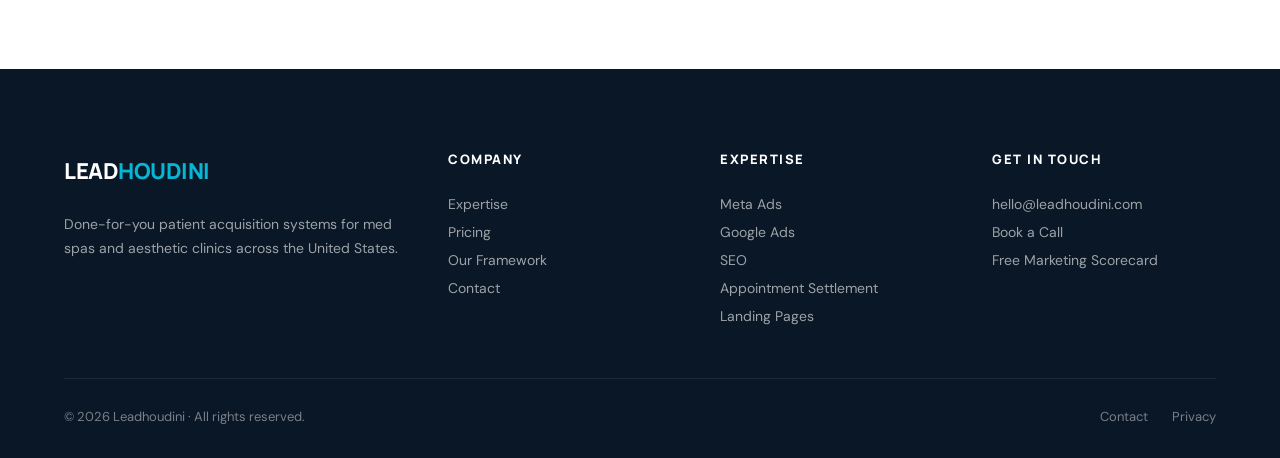
==== commit 5f252d54: "Add $1,000 ad spend headline, split Google Ads and SEO ($800/mo retainer), wire forms to Google Shee" ====
--- a/contact.html
+++ b/contact.html
@@ -37,7 +37,7 @@
 </div></div>
 
 <section class="section">
-  <div class="section-inner" style="display:grid;grid-template-columns:1fr 1fr;gap:3rem;max-width:1100px;align-items:start">
+  <div class="section-inner contact-layout">
 
     <!-- Form -->
     <div>
@@ -142,7 +142,7 @@
       <p>Done-for-you patient acquisition systems for med spas and aesthetic clinics across the United States.</p>
     </div>
     <div class="footer-col"><h4>Company</h4><a href="expertise.html">Expertise</a><a href="pricing.html">Pricing</a><a href="framework.html">Our Framework</a><a href="contact.html">Contact</a></div>
-    <div class="footer-col"><h4>Expertise</h4><a href="expertise.html">Meta Ads</a><a href="expertise.html">Google Ads & SEO</a><a href="expertise.html">Appointment Settlement</a><a href="expertise.html">Landing Pages</a></div>
+    <div class="footer-col"><h4>Expertise</h4><a href="expertise.html">Meta Ads</a><a href="expertise.html">Google Ads</a><a href="expertise.html">SEO</a><a href="expertise.html">Appointment Settlement</a><a href="expertise.html">Landing Pages</a></div>
     <div class="footer-col"><h4>Get in Touch</h4><a href="mailto:hello@leadhoudini.com">hello@leadhoudini.com</a><a href="contact.html">Book a Call</a><a href="scorecard.html">Free Marketing Scorecard</a></div>
   </div>
   <div class="footer-bottom">
--- a/styles.css
+++ b/styles.css
@@ -24,7 +24,12 @@
   --radius-pill:999px;
 }
 html{scroll-behavior:smooth}
-body{font-family:var(--font-body);background:var(--bg);color:var(--ink);font-size:16px;line-height:1.6;overflow-x:hidden}
+body{font-family:var(--font-body);background:var(--bg);color:var(--ink);font-size:16px;line-height:1.6;overflow-x:hidden;-webkit-tap-highlight-color:transparent}
+
+/* Prevent accidental text-selection / long-press callout when tapping around the page.
+   Form fields are explicitly re-enabled so people can still select/edit what they type. */
+body,h1,h2,h3,h4,h5,h6,p,a,button,li,span,div,label{-webkit-user-select:none;-moz-user-select:none;user-select:none;-webkit-touch-callout:none}
+input,textarea,select,option{-webkit-user-select:text;-moz-user-select:text;user-select:text;-webkit-touch-callout:default}
 ::-webkit-scrollbar{width:6px}::-webkit-scrollbar-track{background:#f4f4f6}::-webkit-scrollbar-thumb{background:linear-gradient(180deg,var(--orange),var(--purple));border-radius:3px}
 
 /* ===== NAV ===== */
@@ -39,7 +44,7 @@
 .nav-links a.active{background:var(--purple);color:#fff}
 .nav-cta{background:var(--orange);color:#fff;padding:.85rem 1.7rem;border-radius:var(--radius-pill);font-size:13px;font-weight:800;text-decoration:none;font-family:var(--font-head);letter-spacing:.6px;text-transform:uppercase;transition:all .25s;white-space:nowrap}
 .nav-cta:hover{background:var(--orange-deep);transform:translateY(-1px);box-shadow:0 8px 24px rgba(6,182,212,.35)}
-.nav-hamburger{display:none;flex-direction:column;gap:5px;cursor:pointer;padding:8px;background:var(--purple);border-radius:50%;border:none;width:42px;height:42px;align-items:center;justify-content:center}
+.nav-hamburger{display:none;flex-direction:column;gap:5px;cursor:pointer;padding:8px;background:var(--purple);border-radius:50%;border:none;width:44px;height:44px;align-items:center;justify-content:center}
 .nav-hamburger span{display:block;width:18px;height:2px;background:#fff;border-radius:2px}
 .mobile-menu{display:none;position:fixed;top:80px;left:20px;right:20px;background:#fff;border-radius:var(--radius-lg);padding:1.25rem;z-index:199;flex-direction:column;gap:.25rem;box-shadow:0 20px 60px rgba(20,10,60,.25)}
 .mobile-menu.open{display:flex}
@@ -75,7 +80,6 @@
 @keyframes orbDrift{0%,100%{transform:translate(0,0) scale(1)}33%{transform:translate(4%,-3%) scale(1.08)}66%{transform:translate(-3%,4%) scale(.95)}}
 .hero-inner{max-width:1240px;margin:0 auto;position:relative;z-index:2;width:100%;display:grid;grid-template-columns:1.1fr 1fr;gap:3rem;align-items:center;perspective:1400px}
 .hero-eyebrow{display:inline-flex;align-items:center;gap:.7rem;font-size:14px;color:rgba(255,255,255,.85);margin-bottom:1.5rem;font-weight:500}
-.hero-eyebrow::after{content:'';width:60px;height:1px;background:rgba(255,255,255,.4);display:inline-block}
 h1.hero-title{font-family:var(--font-head);font-size:clamp(2.8rem,6vw,5.4rem);font-weight:800;line-height:1.02;letter-spacing:-2.5px;margin-bottom:2.25rem;color:#fff}
 .hero-title .accent{color:#A8E8FF}
 .hero-sub{font-size:1.1rem;color:rgba(255,255,255,.82);max-width:520px;margin-bottom:2.5rem;line-height:1.7;font-weight:400}
@@ -145,6 +149,13 @@
 .fw-item{font-size:13px;color:var(--ink2);display:flex;align-items:center;gap:.5rem}
 .fw-item::before{content:'✓';color:var(--orange);font-weight:800;font-size:12px;flex-shrink:0}
 
+/* Long-form detail cards (framework.html) — keep a subtle hover, drop the 3D tilt meant for small preview tiles */
+.fw-card-detail:hover{transform:none;box-shadow:0 10px 34px -16px rgba(6,40,80,.18)}
+.step-sub{margin:1.5rem 0}
+.step-sub h4{font-family:var(--font-head);font-size:1.02rem;font-weight:800;color:var(--ink);letter-spacing:-.2px;margin-bottom:.5rem}
+.step-sub p{font-size:14px;color:var(--muted);line-height:1.75;margin-bottom:.75rem}
+.step-example{background:var(--bg-soft);border-left:3px solid var(--orange);border-radius:0 12px 12px 0;padding:1rem 1.25rem;font-size:13.5px;color:var(--ink2);line-height:1.75}
+
 /* ===== WHY US ===== */
 .why-section{padding:100px 5%;background:#fff}
 .why-grid{display:grid;grid-template-columns:repeat(4,1fr);gap:1rem;margin-top:3rem}
@@ -288,6 +299,18 @@
 .char-count.warn{color:#e6a817}
 .char-count.over{color:#e53e3e;font-weight:700}
 
+/* Contact page two-column layout — stacks on tablets/phones */
+.contact-layout{display:grid;grid-template-columns:1fr 1fr;gap:3rem;max-width:1100px;align-items:start}
+.contact-layout>*{min-width:0}
+@media(max-width:860px){
+  .contact-layout{grid-template-columns:1fr;gap:2rem}
+  .contact-form{padding:1.5rem}
+  .field-wrap input,.field-wrap select,.field-wrap textarea{font-size:16px}
+}
+/* Safety net: nothing should ever be able to widen the page on mobile */
+html{overflow-x:hidden;max-width:100%}
+img,video{max-width:100%;height:auto}
+
 /* Contact form layout */
 .contact-form{display:grid;gap:1.25rem;background:#fff;border:1px solid var(--line);border-radius:var(--radius-lg);padding:2.25rem}
 
@@ -331,4 +354,16 @@
 }
 @media(max-width:500px){.partners-grid{grid-template-columns:1fr}.stats-grid{grid-template-columns:1fr 1fr}}
 
+
+.hero-title-sub{display:block;margin-top:.5rem;font-size:.5em;line-height:1.2;font-weight:700;color:#fff;letter-spacing:-.01em}
+/* 4 expertise cards on the home page: 2x2 instead of 3+1 */
+.svc-grid-home{grid-template-columns:repeat(2,1fr)}
+@media(max-width:640px){.svc-grid-home{grid-template-columns:1fr}}
+
+/* Last card in an odd grid spans the full row so there is no orphan */
+.svc-card.wide,.price-card.wide{grid-column:1 / -1}
+@media(min-width:901px){
+  .svc-card.wide .svc-features,.price-card.wide .price-features{display:grid;grid-template-columns:repeat(2,1fr);gap:.4rem 2rem}
+}
+
 @media(prefers-reduced-motion:reduce){*,*::before,*::after{animation-duration:.001ms!important;animation-iteration-count:1!important;transition-duration:.001ms!important}}
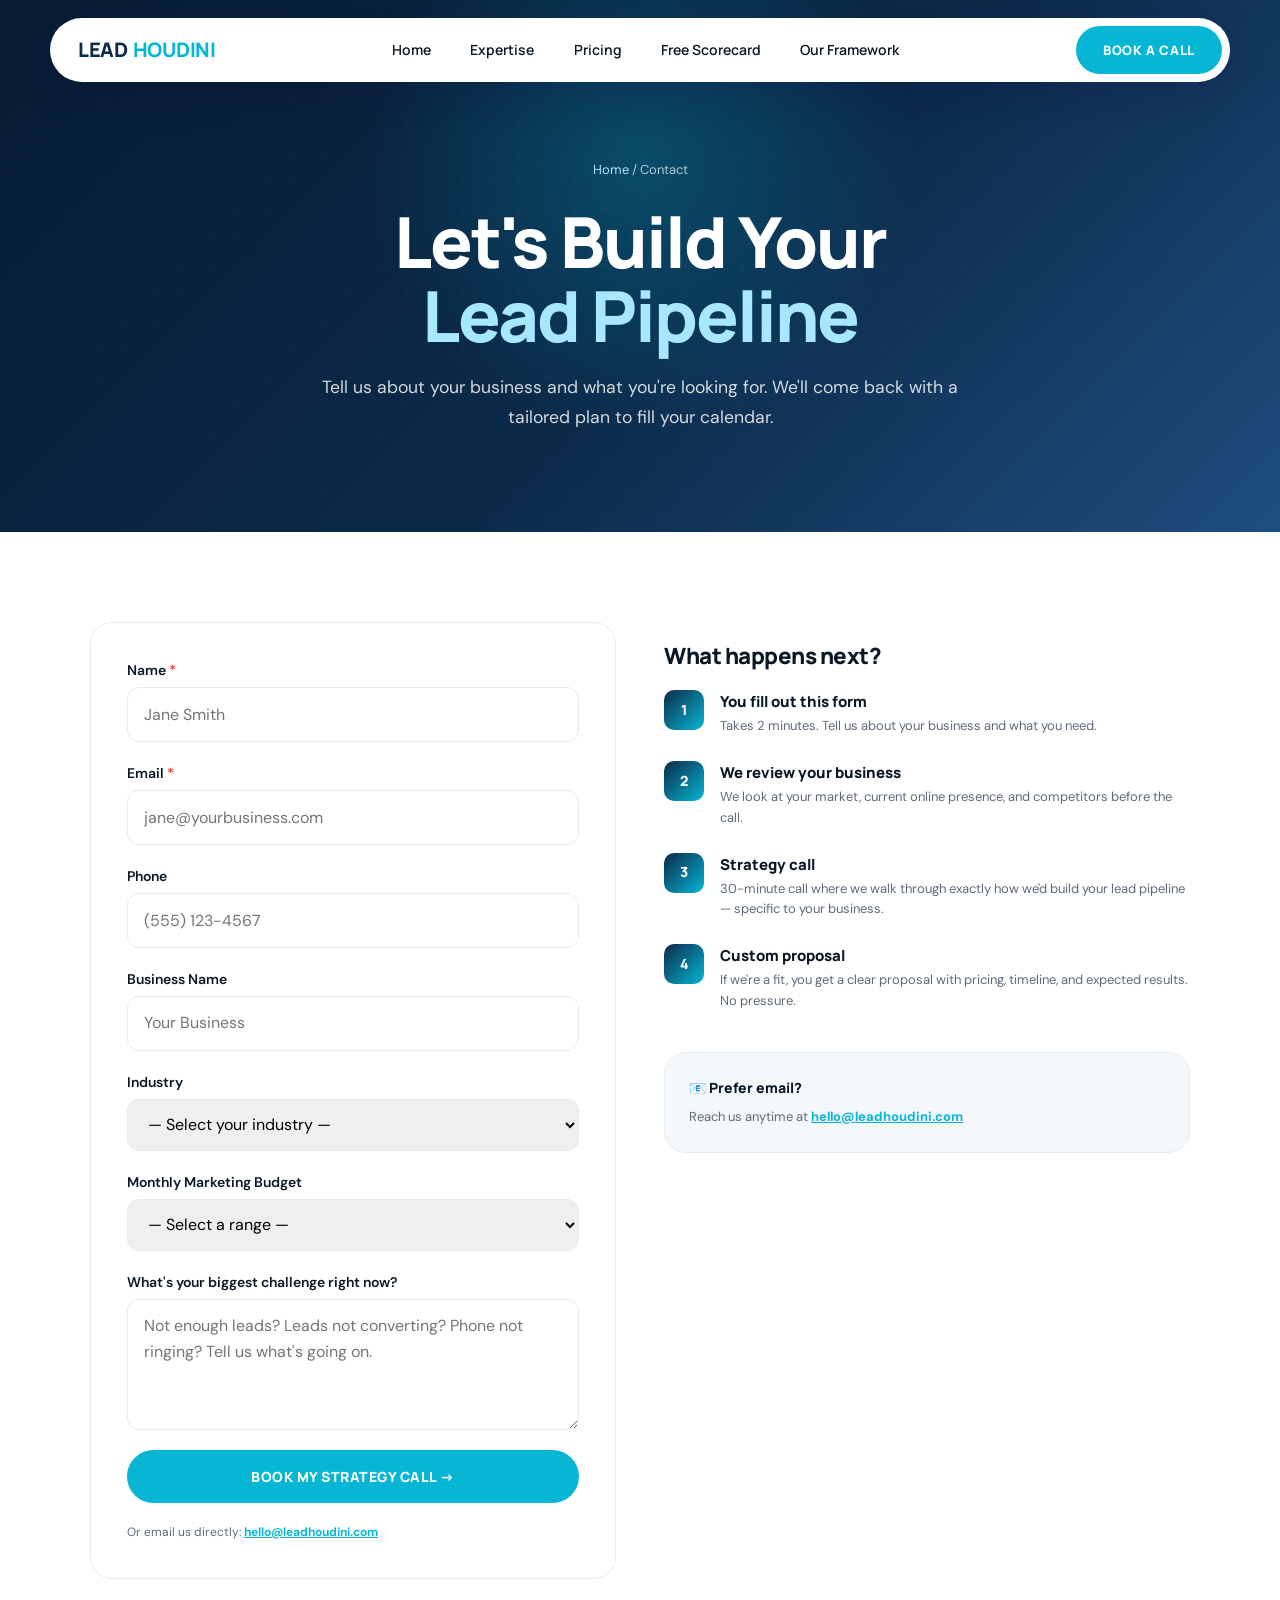
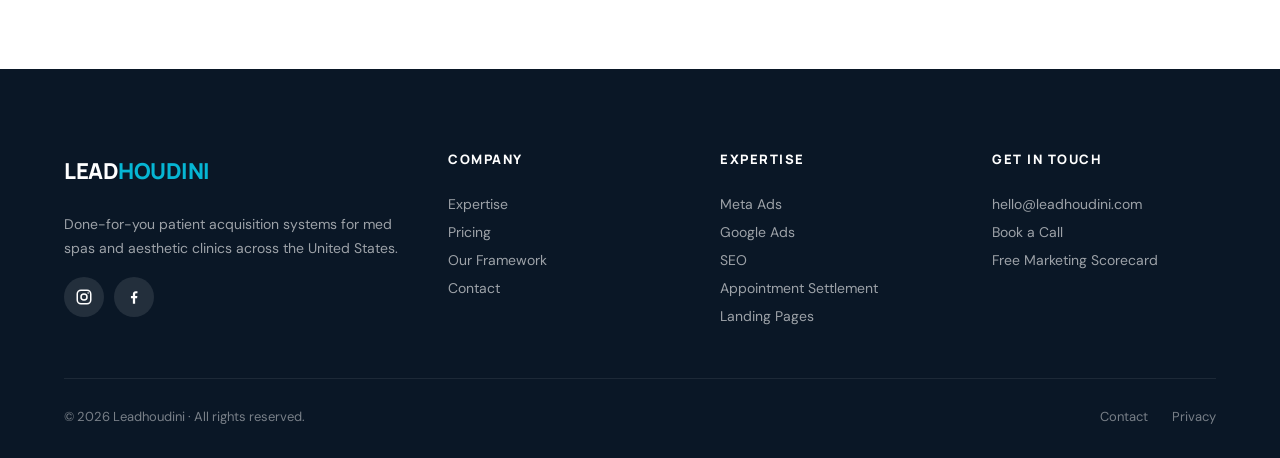
==== commit bee2087f: "Add Instagram and Facebook icons to footer Co-Authored-By: Claude Sonnet 5.5 <noreply@anthropic.com>" ====
--- a/contact.html
+++ b/contact.html
@@ -5,6 +5,9 @@
 <meta name="viewport" content="width=device-width,initial-scale=1">
 <title>Book a Strategy Call | Leadhoudini</title>
 <meta name="description" content="Tell us about your business. We'll come back with a custom lead generation plan.">
+<link rel="icon" href="favicon.svg" type="image/svg+xml">
+<link rel="icon" href="favicon.ico" sizes="48x48">
+<link rel="apple-touch-icon" href="apple-touch-icon.png">
 <link rel="preconnect" href="https://fonts.googleapis.com">
 <link rel="preconnect" href="https://fonts.gstatic.com" crossorigin>
 <link rel="stylesheet" href="https://fonts.googleapis.com/css2?family=Manrope:wght@400;500;600;700;800&family=DM+Sans:wght@300;400;500;600;700&display=swap">
@@ -133,6 +136,17 @@
   </div>
 </section>
 
+<!-- Step 2: pick a time (shown after the form is submitted, when a Calendly link is configured) -->
+<section class="section" id="booking-step" hidden>
+  <div class="section-inner" style="max-width:900px;text-align:center">
+    <span class="section-tag">Step 2 of 2</span>
+    <h2 class="section-title">Pick a time <span class="accent">that suits you</span></h2>
+    <p class="section-sub" style="margin:0 auto 1.5rem">Thanks, we have your details. Choose a date and time for your 30-minute strategy call. Times show in your own time zone.</p>
+    <div id="calendly-embed" style="min-width:300px;height:720px"></div>
+    <div id="booking-done" hidden style="padding:2rem;font-family:var(--font-head);font-weight:800;font-size:1.3rem">✓ You're booked. Check your email for the calendar invite.</div>
+  </div>
+</section>
+
 </div>
 
 <footer class="site-footer">
@@ -140,6 +154,7 @@
     <div class="footer-col footer-brand">
       <a href="index.html" class="nav-logo">LEAD<span class="logo-accent">HOUDINI</span></a>
       <p>Done-for-you patient acquisition systems for med spas and aesthetic clinics across the United States.</p>
+      <div class="footer-social"><a href="https://www.instagram.com/usamaahmedclinicmarketer/" target="_blank" rel="noopener" aria-label="Leadhoudini on Instagram"><svg viewBox="0 0 24 24" fill="none" stroke="currentColor" stroke-width="2" stroke-linecap="round" stroke-linejoin="round"><rect x="3" y="3" width="18" height="18" rx="5"/><circle cx="12" cy="12" r="4"/><circle cx="17.5" cy="6.5" r="1" fill="currentColor" stroke="none"/></svg></a><a href="https://www.facebook.com/profile.php?id=61588510712652" target="_blank" rel="noopener" aria-label="Leadhoudini on Facebook"><svg viewBox="0 0 24 24" fill="currentColor"><path d="M13.5 21v-7.5h2.6l.4-3h-3V8.6c0-.9.3-1.5 1.6-1.5h1.5V4.4c-.3 0-1.2-.1-2.2-.1-2.3 0-3.9 1.4-3.9 4v2.2H7.9v3h2.6V21h3z"/></svg></a></div>
     </div>
     <div class="footer-col"><h4>Company</h4><a href="expertise.html">Expertise</a><a href="pricing.html">Pricing</a><a href="framework.html">Our Framework</a><a href="contact.html">Contact</a></div>
     <div class="footer-col"><h4>Expertise</h4><a href="expertise.html">Meta Ads</a><a href="expertise.html">Google Ads</a><a href="expertise.html">SEO</a><a href="expertise.html">Appointment Settlement</a><a href="expertise.html">Landing Pages</a></div>
@@ -147,7 +162,7 @@
   </div>
   <div class="footer-bottom">
     <div class="footer-copy">© 2026 Leadhoudini · All rights reserved.</div>
-    <div class="footer-bottom-links"><a href="contact.html">Contact</a><a href="#">Privacy</a></div>
+    <div class="footer-bottom-links"><a href="contact.html">Contact</a><a href="privacy.html">Privacy</a></div>
   </div>
 </footer>
 <script src="script.js"></script>
--- a/styles.css
+++ b/styles.css
@@ -355,7 +355,9 @@
 @media(max-width:500px){.partners-grid{grid-template-columns:1fr}.stats-grid{grid-template-columns:1fr 1fr}}
 
 
-.hero-title-sub{display:block;margin-top:.5rem;font-size:.5em;line-height:1.2;font-weight:700;color:#fff;letter-spacing:-.01em}
+.hero-title-sub{display:block;color:#fff;background:linear-gradient(100deg,#fff 0%,#fff 42%,#6FDCFF 50%,#fff 58%,#fff 100%);background-size:260% 100%;-webkit-background-clip:text;background-clip:text;-webkit-text-fill-color:transparent;animation:adShine 3.2s ease-in-out infinite,adRise .8s ease-out both}
+@keyframes adShine{0%{background-position:120% 0}60%,100%{background-position:-60% 0}}
+@keyframes adRise{from{opacity:0;transform:translateY(14px)}to{opacity:1;transform:none}}
 /* 4 expertise cards on the home page: 2x2 instead of 3+1 */
 .svc-grid-home{grid-template-columns:repeat(2,1fr)}
 @media(max-width:640px){.svc-grid-home{grid-template-columns:1fr}}
@@ -366,4 +368,21 @@
   .svc-card.wide .svc-features,.price-card.wide .price-features{display:grid;grid-template-columns:repeat(2,1fr);gap:.4rem 2rem}
 }
 
+
+/* Legal pages (privacy policy) */
+.legal{max-width:820px;margin:0 auto;font-size:15.5px;line-height:1.8;color:var(--ink)}
+.legal h2{font-family:var(--font-head);font-size:1.25rem;font-weight:800;letter-spacing:-.3px;margin:2.25rem 0 .6rem}
+.legal p{margin:0 0 1rem;color:var(--muted)}
+.legal ul{margin:0 0 1rem 1.25rem;padding:0;color:var(--muted)}
+.legal li{margin:.35rem 0}
+.legal a{color:var(--orange);font-weight:700}
+.legal strong{color:var(--ink)}
+
+
+/* Footer social icons */
+.footer-social{display:flex;gap:.6rem;margin-top:1rem}
+.footer-social a{width:40px;height:40px;border-radius:50%;display:inline-flex;align-items:center;justify-content:center;background:rgba(255,255,255,.1);color:#fff;transition:background .2s,transform .2s}
+.footer-social a:hover{background:var(--orange);transform:translateY(-2px)}
+.footer-social svg{width:18px;height:18px}
+
 @media(prefers-reduced-motion:reduce){*,*::before,*::after{animation-duration:.001ms!important;animation-iteration-count:1!important;transition-duration:.001ms!important}}
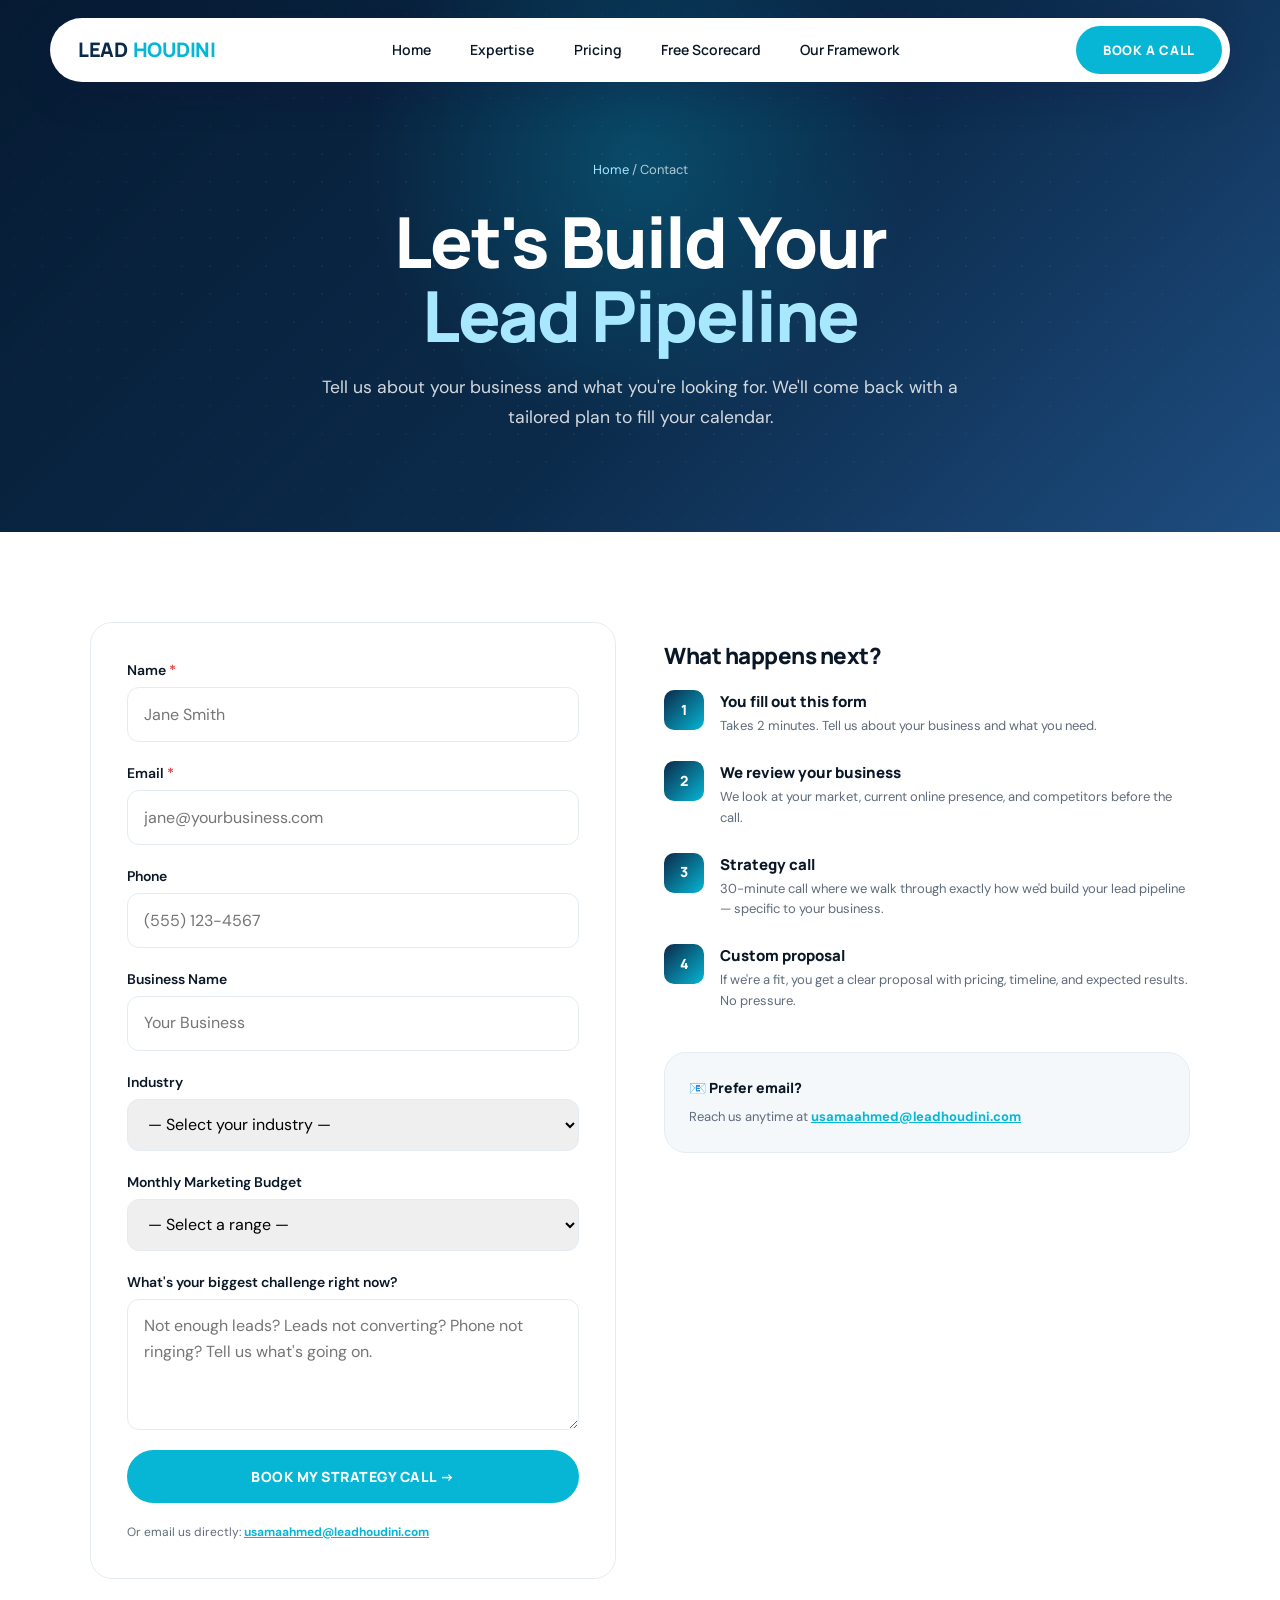
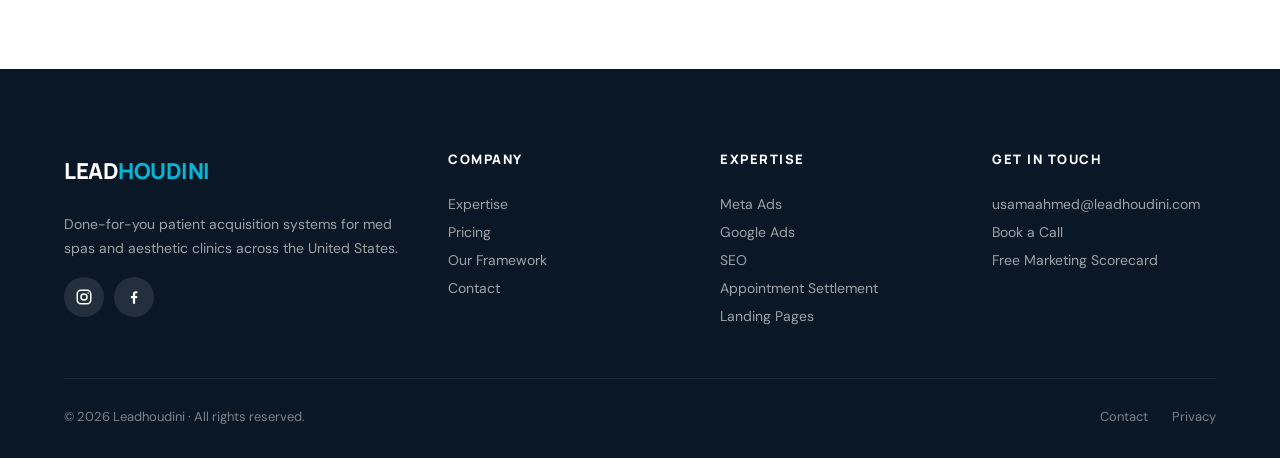
==== commit 38ddfbd1: "Use usamaahmed@leadhoudini.com as the contact email everywhere Co-Authored-By: Claude Sonnet 5.5 <no" ====
--- a/contact.html
+++ b/contact.html
@@ -88,7 +88,7 @@
           <textarea id="f-msg" name="msg" rows="4" placeholder="Not enough leads? Leads not converting? Phone not ringing? Tell us what's going on."></textarea>
         </div>
         <button type="submit" class="btn-main" style="justify-self:start;width:100%;justify-content:center">Book My Strategy Call →</button>
-        <div style="font-size:12px;color:var(--muted)">Or email us directly: <a href="mailto:hello@leadhoudini.com" style="color:var(--orange);font-weight:700">hello@leadhoudini.com</a></div>
+        <div style="font-size:12px;color:var(--muted)">Or email us directly: <a href="mailto:usamaahmed@leadhoudini.com" style="color:var(--orange);font-weight:700">usamaahmed@leadhoudini.com</a></div>
       </form>
     </div>
 
@@ -129,7 +129,7 @@
 
       <div style="margin-top:2.5rem;padding:1.5rem;background:var(--bg-soft);border-radius:var(--radius-lg);border:1px solid var(--line)">
         <div style="font-family:var(--font-head);font-weight:800;font-size:14px;margin-bottom:.5rem">📧 Prefer email?</div>
-        <div style="font-size:13px;color:var(--muted);line-height:1.6">Reach us anytime at <a href="mailto:hello@leadhoudini.com" style="color:var(--orange);font-weight:700">hello@leadhoudini.com</a></div>
+        <div style="font-size:13px;color:var(--muted);line-height:1.6">Reach us anytime at <a href="mailto:usamaahmed@leadhoudini.com" style="color:var(--orange);font-weight:700">usamaahmed@leadhoudini.com</a></div>
       </div>
     </div>
 
@@ -158,7 +158,7 @@
     </div>
     <div class="footer-col"><h4>Company</h4><a href="expertise.html">Expertise</a><a href="pricing.html">Pricing</a><a href="framework.html">Our Framework</a><a href="contact.html">Contact</a></div>
     <div class="footer-col"><h4>Expertise</h4><a href="expertise.html">Meta Ads</a><a href="expertise.html">Google Ads</a><a href="expertise.html">SEO</a><a href="expertise.html">Appointment Settlement</a><a href="expertise.html">Landing Pages</a></div>
-    <div class="footer-col"><h4>Get in Touch</h4><a href="mailto:hello@leadhoudini.com">hello@leadhoudini.com</a><a href="contact.html">Book a Call</a><a href="scorecard.html">Free Marketing Scorecard</a></div>
+    <div class="footer-col"><h4>Get in Touch</h4><a href="mailto:usamaahmed@leadhoudini.com">usamaahmed@leadhoudini.com</a><a href="contact.html">Book a Call</a><a href="scorecard.html">Free Marketing Scorecard</a></div>
   </div>
   <div class="footer-bottom">
     <div class="footer-copy">© 2026 Leadhoudini · All rights reserved.</div>
